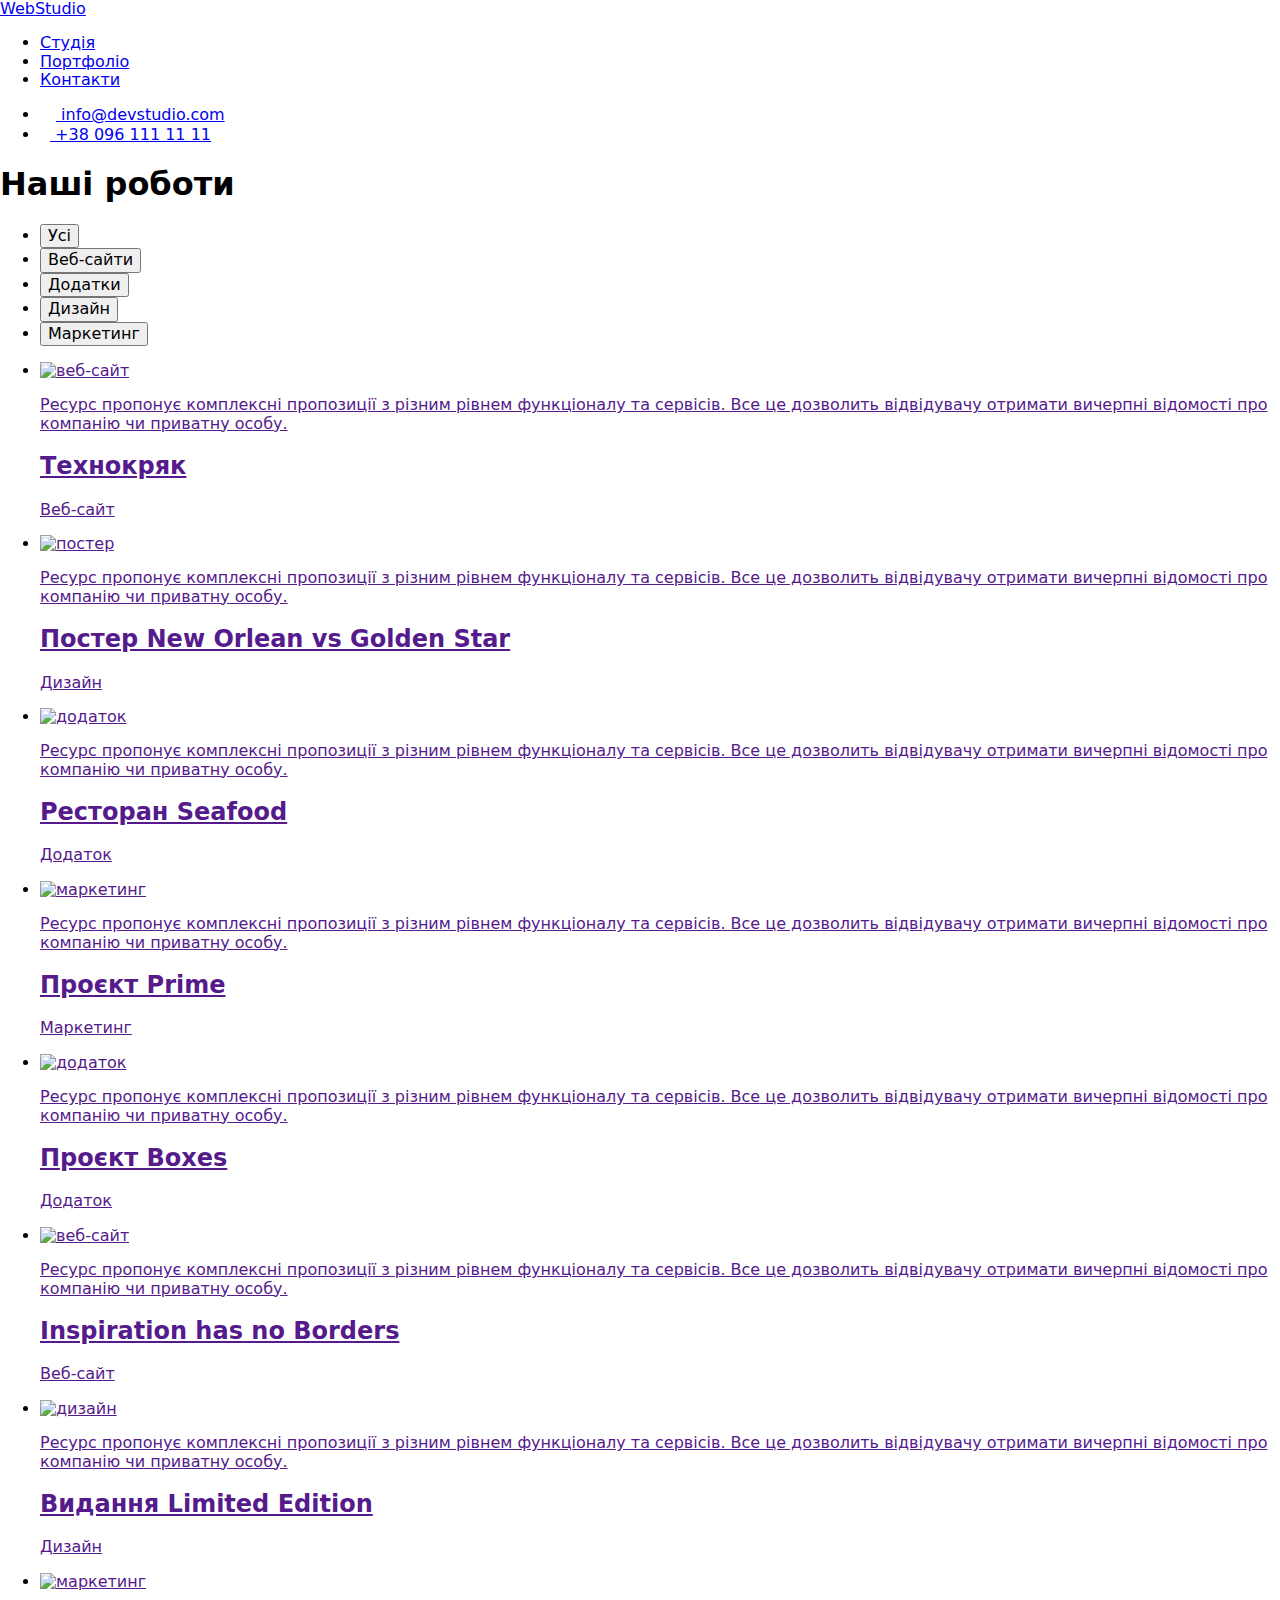
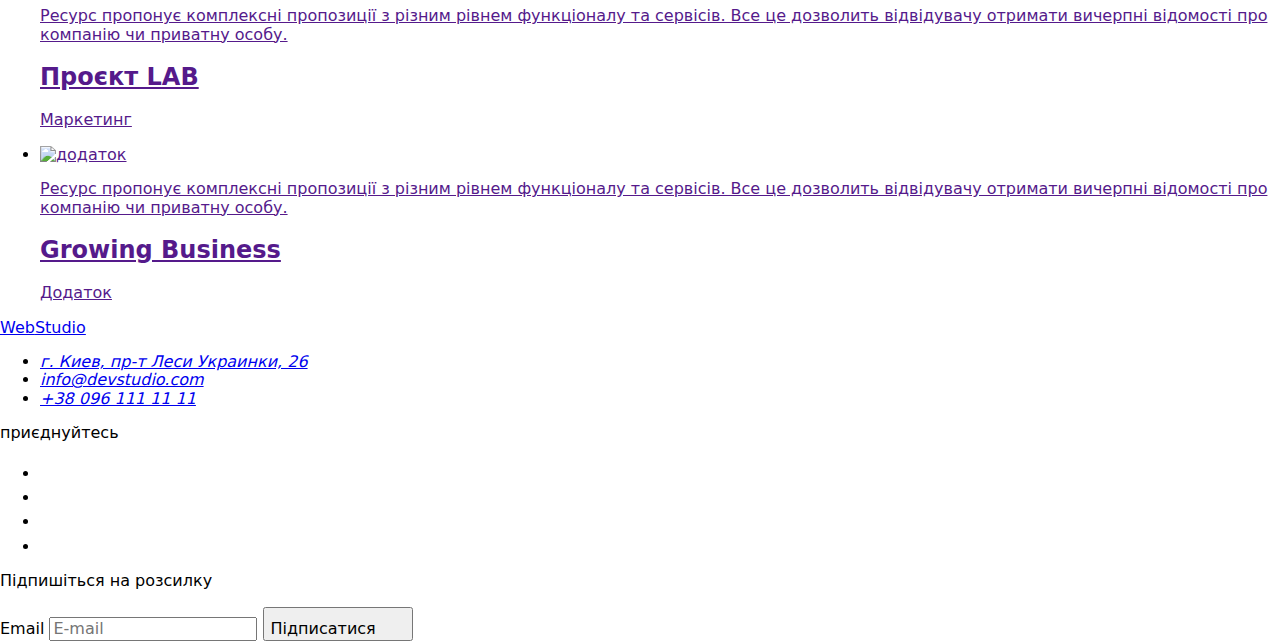
==== portfolio.html @ 728a28e1 "Add files via upload" ====
<!DOCTYPE html>
<html lang="uk">
<head>
    <meta charset="UTF-8">
    <meta http-equiv="X-UA-Compatible" content="IE=edge">
    <meta name="viewport" content="width=device-width, initial-scale=1.0">
    <title>Portfolio</title>
    <link rel="preconnect" href="https://fonts.googleapis.com">
    <link rel="preconnect" href="https://fonts.gstatic.com" crossorigin>
    <link href="https://fonts.googleapis.com/css2?family=Raleway:wght@700&family=Roboto:wght@400;500;700;900&display=swap" rel="stylesheet">
    <link rel="stylesheet" href="https://cdnjs.cloudflare.com/ajax/libs/modern-normalize/1.0.0/modern-normalize.min.css">
    <link rel="stylesheet" href="./css/styles.css">
</head>
<body class="body">
    
    <!--Шапка и панель навигации-->

    <header class="header">
        <div class="container header-flex">
            <nav class="header-nav">
                <a class="logo" href="./index.html">Web<span class="logo__header-span">Studio</span></a>
                <ul class="site-nav">
                    <li class="site-nav__item">
                        <a class="site-nav__studio-link" href="index.html">Студія</a>
                    </li>
                    <li class="site-nav__item">
                        <a class="site-nav__portfolio-link current" href="portfolio.html">Портфоліо</a>
                    </li>
                    <li class="site-nav__item">
                        <a class="site-nav__contacts-link" href="#">Контакти</a>
                    </li>
                </ul>
            </nav>
            <ul class="adres-header">
                <li class="adres-header__item">
                    <a class="adres-header__mail" href="mailto:info@devstudio.com">
                        <svg class="envelope" width="16px" height="12px">
                            <use href="./img/icons.svg#envelope"></use>
                        </svg>
                        info@devstudio.com
                    </a>
                </li>
                <li class="adres-header__item">
                    <a class="adres-header__tel" href="tel:+380961111111">
                        <svg class="smartphone" width="10px" height="16px">
                            <use href="./img/icons.svg#smartphone"></use>
                        </svg>
                        +38 096 111 11 11
                    </a>
                </li>
            </ul>
        </div>
    </header>
    <main>
        
        <!--Наши работы (jobs)-->

        <section class="section">
            <div class="container">
                <h1 class="visually-hidden">
                    Наші роботи <!--Скрита назва-->
                </h1>

                <!--Список кнопок. Это кнопки или ссылки?-->
                <ul class="jobs-button-ul"> 
                    <li class="jobs-button-ul__item">
                        <button type="button" class="jobs-button--first">Усі</button>
                    </li>
                    <li class="jobs-button-ul__item">
                        <button type="button" class="jobs-button">Веб-сайти</button>
                    </li>
                    <li class="jobs-button-ul__item">
                        <button type="button" class="jobs-button">Додатки</button>
                    </li>
                    <li class="jobs-button-ul__item">
                        <button type="button" class="jobs-button">Дизайн</button>
                    </li>
                    <li class="jobs-button-ul__item">
                        <button type="button" class="jobs-button">Маркетинг</button>
                    </li>
                </ul>
            
                <!--Список примеров работ-->
                <ul class="jobs-img"> 
                    <li class="jobs-img-ul__item">
                        <a class="jobs-img__link" href="">
                            <div class="jobs-img__div">
                                <img src="./img/website-technokrack.jpg" alt="веб-сайт" width="370">
                                <p class="jobs-img__overlay">Ресурс пропонує комплексні пропозиції з різним рівнем функціоналу та сервісів. Все це 
                                    дозволить відвідувачу отримати вичерпні відомості про компанію чи приватну особу.
                                </p>
                            </div>
                            <div class="jobs__card">
                                <h2 class="jobs__name">Технокряк</h2>
                                <p class="jobs__text">Веб-сайт</p>
                            </div>
                        </a>
                    </li>
                    <li class="jobs-img-ul__item">
                        <a class="jobs-img__link" href="">
                            <div class="jobs-img__div">
                                <img src="./img/design-poster-neworlean.jpg" alt="постер" width="370">
                                <p class="jobs-img__overlay">Ресурс пропонує комплексні пропозиції з різним рівнем функціоналу та сервісів. Все це
                                    дозволить відвідувачу отримати вичерпні відомості про компанію чи приватну особу.
                                </p>
                            </div>
                            <div class="jobs__card">
                                <h2 class="jobs__name">Постер New Orlean vs Golden Star</h2>
                                <p class="jobs__text">Дизайн</p>
                            </div>
                        </a>
                    </li>
                    <li class="jobs-img-ul__item">
                        <a class="jobs-img__link" href="">
                            <div class="jobs-img__div">
                            <img src="./img/app-seafood.jpg" alt="додаток" width="370">
                                <p class="jobs-img__overlay">Ресурс пропонує комплексні пропозиції з різним рівнем функціоналу та сервісів. Все це
                                    дозволить відвідувачу отримати вичерпні відомості про компанію чи приватну особу.
                                </p>
                            </div>
                            <div class="jobs__card">
                                <h2 class="jobs__name">Ресторан Seafood</h2>
                                <p class="jobs__text">Додаток</p>
                            </div>
                        </a>
                    </li>
                    <li class="jobs-img-ul__item">
                        <a class="jobs-img__link" href="">
                            <div class="jobs-img__div">
                                <img src="./img/marketing-project-prime.jpg" alt="маркетинг" width="370">
                                <p class="jobs-img__overlay">Ресурс пропонує комплексні пропозиції з різним рівнем функціоналу та сервісів. Все це
                                    дозволить відвідувачу отримати вичерпні відомості про компанію чи приватну особу.
                                </p>
                            </div>
                            <div class="jobs__card">
                                <h2 class="jobs__name">Проєкт Prime</h2>
                                <p class="jobs__text">Маркетинг</p>
                            </div>
                        </a>
                    </li>
                    <li class="jobs-img-ul__item">
                        <a class="jobs-img__link" href="">
                            <div class="jobs-img__div">
                                <img src="./img/app-project-boxes.jpg" alt="додаток" width="370">
                                <p class="jobs-img__overlay">Ресурс пропонує комплексні пропозиції з різним рівнем функціоналу та сервісів. Все це
                                    дозволить відвідувачу отримати вичерпні відомості про компанію чи приватну особу.
                                </p>
                            </div>
                            <div class="jobs__card">
                                <h2 class="jobs__name">Проєкт Boxes</h2>
                                <p class="jobs__text">Додаток</p>
                            </div> 
                        </a>
                    </li>
                    <li class="jobs-img-ul__item">
                        <a class="jobs-img__link" href="">
                            <div class="jobs-img__div">
                                <img src="./img/website-inspiration.jpg" alt="веб-сайт" width="370">
                                <p class="jobs-img__overlay">Ресурс пропонує комплексні пропозиції з різним рівнем функціоналу та сервісів. Все це
                                    дозволить відвідувачу отримати вичерпні відомості про компанію чи приватну особу.
                                </p>
                            </div>
                            <div class="jobs__card">
                                <h2 class="jobs__name">Inspiration has no Borders</h2>
                                <p class="jobs__text">Веб-сайт</p>
                            </div>
                        </a>
                    </li>
                    <li class="jobs-img-ul__item">
                        <a class="jobs-img__link" href="">
                            <div class="jobs-img__div">
                                <img src="./img/design-book-limitededition.jpg" alt="дизайн" width="370">
                                <p class="jobs-img__overlay">Ресурс пропонує комплексні пропозиції з різним рівнем функціоналу та сервісів. Все це
                                    дозволить відвідувачу отримати вичерпні відомості про компанію чи приватну особу.
                                </p>
                            </div>
                            <div class="jobs__card">
                                <h2 class="jobs__name">Видання Limited Edition</h2>
                                <p class="jobs__text">Дизайн</p>
                            </div>
                        </a>
                    </li>
                    <li class="jobs-img-ul__item">
                        <a class="jobs-img__link" href="">
                            <div class="jobs-img__div">
                                <img src="./img/marketing-project-lab.jpg" alt="маркетинг" width="370">
                                <p class="jobs-img__overlay">Ресурс пропонує комплексні пропозиції з різним рівнем функціоналу та сервісів. Все це
                                    дозволить відвідувачу отримати вичерпні відомості про компанію чи приватну особу.
                                </p>
                            </div>
                            <div class="jobs__card">
                                <h2 class="jobs__name">Проєкт LAB</h2>
                                <p class="jobs__text">Маркетинг</p>
                            </div>
                        </a>
                    </li>
                    <li class="jobs-img-ul__item">
                        <a class="jobs-img__link" href="">
                            <div class="jobs-img__div">
                                <img src="./img/app-growing-business.jpg" alt="додаток" width="370">
                                <p class="jobs-img__overlay">Ресурс пропонує комплексні пропозиції з різним рівнем функціоналу та сервісів. Все це
                                    дозволить відвідувачу отримати вичерпні відомості про компанію чи приватну особу.
                                </p>
                            </div>
                            <div class="jobs__card">
                                <h2 class="jobs__name">Growing Business</h2>
                                <p class="jobs__text">Додаток</p>
                            </div>
                        </a>
                    </li>
                </ul>
            </div>
        </section>
    </main>
    
    <!--Подвал-->
    <footer class="footer">
        <div class="container f-flex">
            <div class="f-flex__div">
                <a class="logo" href="./index.html">Web<span class="logo__footer-span">Studio</span></a>
                <address class="address">
                    <ul class="address-footer">
                        <li class="address-footer__item">
                            <a class="address-footer__post" href="https://goo.gl/maps/CPtrU1FHBa2aNyZL9" target="_blank"
                                rel="noopener noreferrer nofollow">г. Киев, пр-т Леси Украинки, 26</a>
                        </li>
                        <li class="address-footer__item">
                            <a class="address-footer__mail" href="mailto:info@devstudio.com">info@devstudio.com</a>
                        </li>
                        <li class="address-footer__item">
                            <a class="address-footer__tel" href="tel:+380961111111">+38 096 111 11 11</a>
                        </li>
                    </ul>
                </address>
            </div>
            <div class="f-flex__div">
                <p class="social-link-footer__title">приєднуйтесь</p>
                <ul class="social-link-footer">
                    <li class="social-link-footer__item">
                        <a class="social-link-footer__img" href="">
                            <svg class="social-link-footer__icon" width="20" height="20">
                                <use href="./img/icons.svg#instagram-2"></use>
                            </svg>
                        </a>
                    </li>
                    <li class="social-link-footer__item">
                        <a class="social-link-footer__img" href="">
                            <svg class="social-link-footer__icon" width="20" height="20">
                                <use href="./img/icons.svg#twitter-1"></use>
                            </svg>
                        </a>
                    </li>
                    </li>
                    <li class="social-link-footer__item">
                        <a class="social-link-footer__img" href="">
                            <svg class="social-link-footer__icon" width="20" height="20">
                                <use href="./img/icons.svg#facebook-1"></use>
                            </svg>
                        </a>
                    </li>
                    <li class="social-link-footer__item">
                        <a class="social-link-footer__img" href="">
                            <svg class="social-link-footer__icon" width="20" height="20">
                                <use href="./img/icons.svg#linkedin-1"></use>
                            </svg>
                        </a>
                    </li>
                </ul>
            </div>
            
            <!--Форма подписки-->
            <form class="subscribe__form" name="subscribe" autocomplete="on" novalidate>
                <p class="subscribe__title">Підпишіться на розсилку</p>
                <div class="subscribe">
                    <label for="user_email">
                        <span class="visually-hidden">Email</span>
                        <input class="subscribe__input" type="email" name="email" id="user_email" placeholder="E-mail" />
                    </label>
                    <button class="subscribe__button" type="submit">
                        Підписатися
                        <svg class="subscribe__telegram-icon" width="24px" height="24px">
                            <use href="./img/icons.svg#telegram-subscribe"></use>
                        </svg>
                    </button>
                </div>
            </form>
        </div>
    </footer> 
</body>
</html>
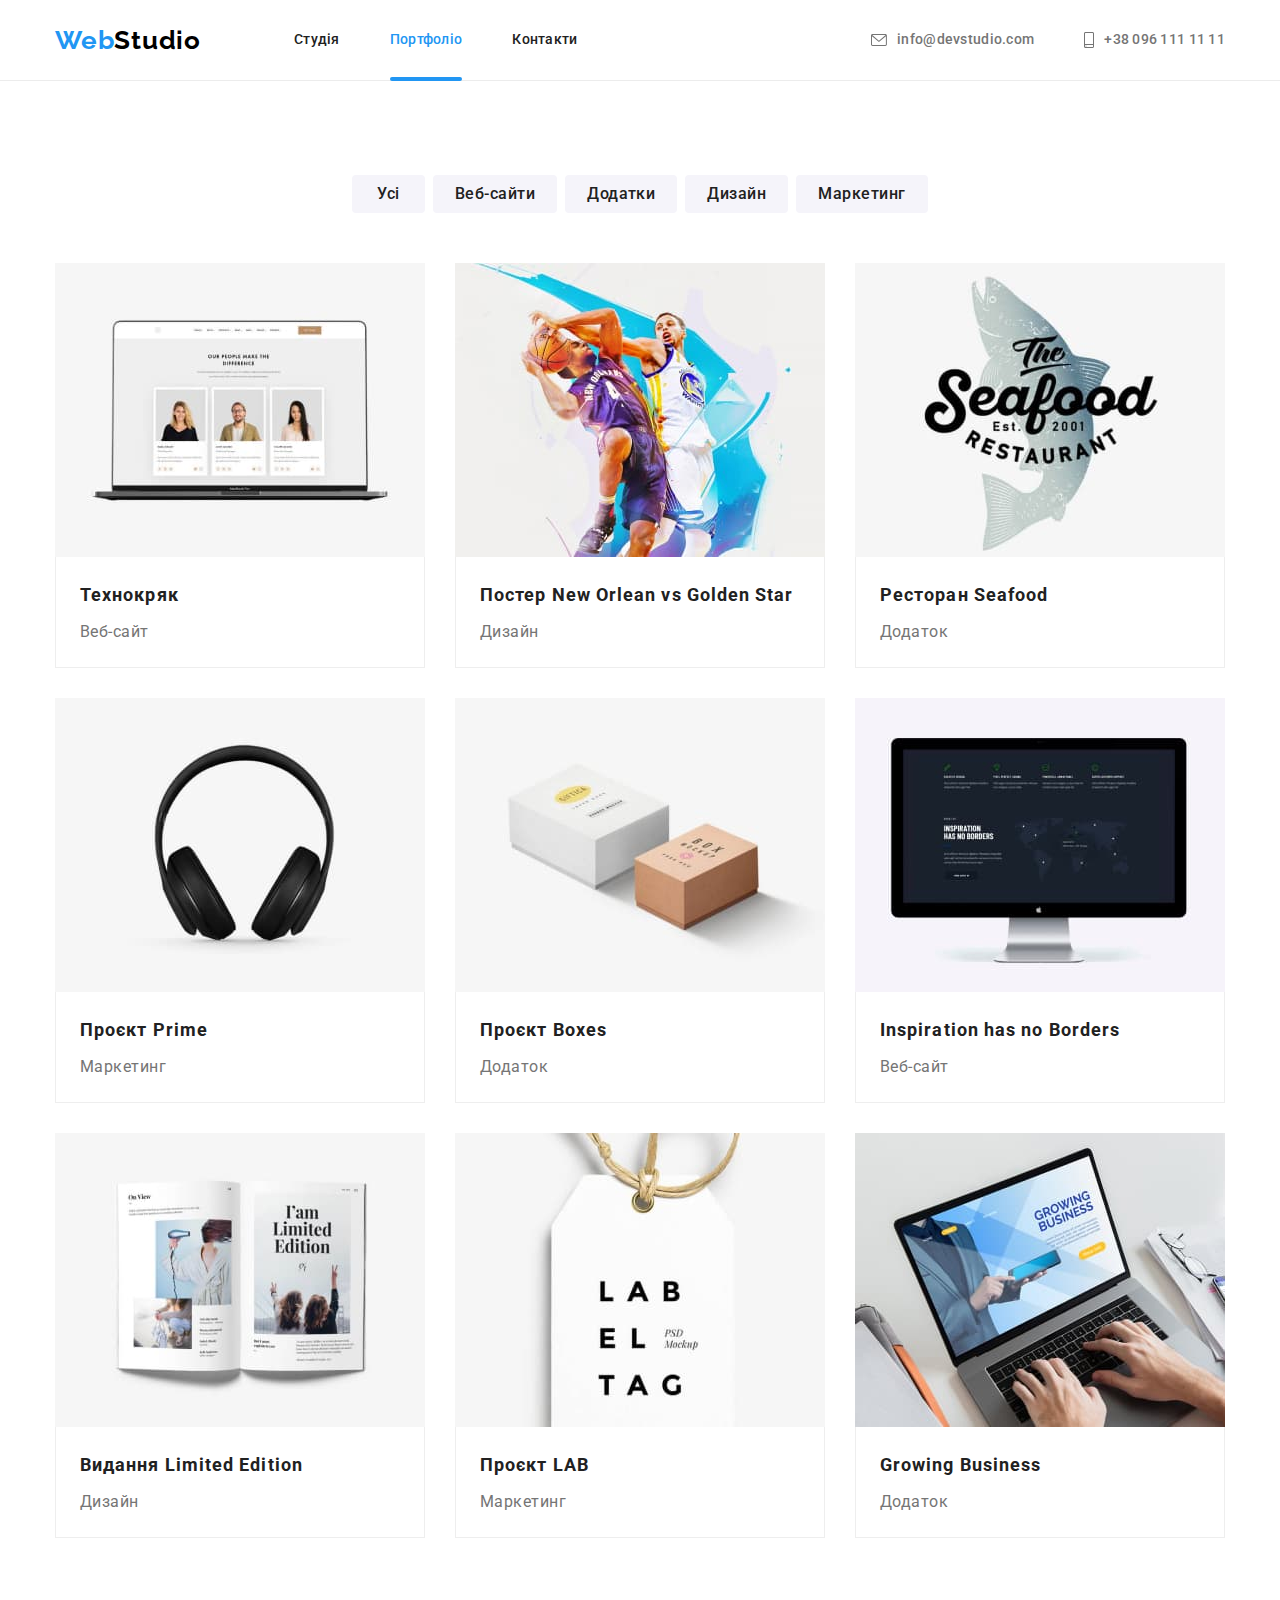
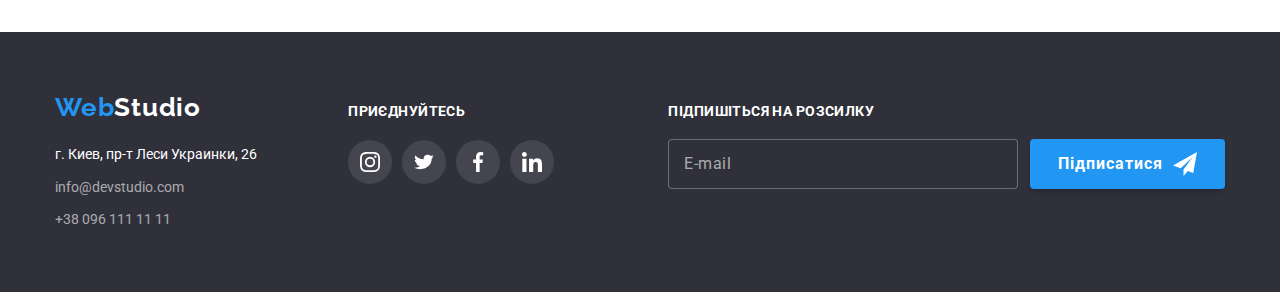
==== commit 07124681: "Add files via upload" ====
--- a/portfolio.html
+++ b/portfolio.html
@@ -9,7 +9,8 @@
     <link rel="preconnect" href="https://fonts.gstatic.com" crossorigin>
     <link href="https://fonts.googleapis.com/css2?family=Raleway:wght@700&family=Roboto:wght@400;500;700;900&display=swap" rel="stylesheet">
     <link rel="stylesheet" href="https://cdnjs.cloudflare.com/ajax/libs/modern-normalize/1.0.0/modern-normalize.min.css">
-    <link rel="stylesheet" href="./css/styles.css">
+    <link rel="stylesheet" href="./css/main.min.css">
+    
 </head>
 <body class="body">
     
--- a/css/main.min.css
+++ b/css/main.min.css
@@ -0,0 +1 @@
+:root{--active-color: #2196F3;--animation: 250ms cubic-bezier(0.4, 0, 0.2, 1)}.visually-hidden{position:absolute;white-space:nowrap;width:1px;height:1px;overflow:hidden;border:0;padding:0;clip:rect(0 0 0 0);-webkit-clip-path:inset(100%);clip-path:inset(100%);margin:-1px}img{display:block}h1,h2,h3,h4,ul,p{margin:0px;padding:0px}.logo{font-family:"Raleway";font-style:normal;font-weight:700;font-size:26px;line-height:1.19;letter-spacing:.03em;color:var(--active-color);text-decoration:none}.logo__header-span{color:#000;text-decoration:none}.logo__footer-span{color:#fff}.current::after{content:"";position:absolute;left:0;bottom:-1px;background:#2196f3;border-radius:2px;width:100%;height:4px}.social-link{list-style-type:none;display:-webkit-box;display:-ms-flexbox;display:flex;-webkit-box-pack:center;-ms-flex-pack:center;justify-content:center;padding-bottom:30px}.social-link__item{margin-right:10px}.social-link__item:last-child{margin-right:0px}.social-link__img{text-decoration:none;display:block;width:44px;height:44px;border-radius:50%;padding:12px;-webkit-transition:background-color var(--animation);transition:background-color var(--animation)}.social-link__img:hover,.social-link__img:focus{background-color:var(--active-color)}.social-link__img:hover .social-link__icon{fill:#eee}.social-link__img:focus .social-link__icon{fill:#eee}.social-link__icon{fill:#afb1b8;-webkit-transition:fill var(--animation);transition:fill var(--animation)}.social-link__icon:hover,.social-link__icon:focus{fill:#eee}.social-link-footer__title{font-weight:700;font-size:14px;line-height:1.14;letter-spacing:.03em;text-transform:uppercase;color:#fff}.social-link-footer{list-style-type:none;display:-webkit-box;display:-ms-flexbox;display:flex;margin-top:20px}.social-link-footer__item{margin-right:10px}.social-link-footer__item:last-child{margin-right:0px}.social-link-footer__img{text-decoration:none;display:block;width:44px;height:44px;border-radius:50%;background-color:rgba(255,255,255,.1);padding:12px;-webkit-transition:background-color var(--animation);transition:background-color var(--animation)}.social-link-footer__img:hover,.social-link-footer__img:focus{background-color:var(--active-color)}.social-link-footer__icon{fill:#fff}.subscribe__form{margin-left:93px}.subscribe__title{font-style:normal;font-weight:700;font-size:14px;line-height:16px;letter-spacing:.03em;text-transform:uppercase;color:#fff}.subscribe{display:-webkit-box;display:-ms-flexbox;display:flex;margin-top:20px}.subscribe__input{display:block;width:350px;height:50px;background-color:#2f303a;border:1px solid rgba(255,255,255,.3);-webkit-box-shadow:drop-shadow(0px 4px 4px rgba(0, 0, 0, 0.15));box-shadow:drop-shadow(0px 4px 4px rgba(0, 0, 0, 0.15));border-radius:4px;padding:16px 15px;-webkit-transition:border-color var(--animation);transition:border-color var(--animation)}.subscribe__input::-webkit-input-placeholder{font-style:normal;font-weight:400;font-size:16px;line-height:20px;letter-spacing:.03em;color:rgba(255,255,255,.6)}.subscribe__input::-moz-placeholder{font-style:normal;font-weight:400;font-size:16px;line-height:20px;letter-spacing:.03em;color:rgba(255,255,255,.6)}.subscribe__input:-ms-input-placeholder{font-style:normal;font-weight:400;font-size:16px;line-height:20px;letter-spacing:.03em;color:rgba(255,255,255,.6)}.subscribe__input::-ms-input-placeholder{font-style:normal;font-weight:400;font-size:16px;line-height:20px;letter-spacing:.03em;color:rgba(255,255,255,.6)}.subscribe__input::placeholder{font-style:normal;font-weight:400;font-size:16px;line-height:20px;letter-spacing:.03em;color:rgba(255,255,255,.6)}.subscribe__input:hover,.subscribe__input:focus{border-color:#2196f3}.subscribe__button{display:-webkit-box;display:-ms-flexbox;display:flex;-webkit-box-align:center;-ms-flex-align:center;align-items:center;text-align:center;font-family:"Roboto";font-style:normal;font-weight:700;font-size:16px;line-height:1.87;letter-spacing:.06em;color:#fff;background-color:#2196f3;-webkit-box-shadow:0px 4px 4px rgba(0,0,0,.15);box-shadow:0px 4px 4px rgba(0,0,0,.15);border:none;border-radius:4px;cursor:pointer;padding-left:28px;padding-top:10px;padding-right:28px;padding-bottom:10px;margin-left:12px;-webkit-transition:background-color var(--animation);transition:background-color var(--animation)}.subscribe__button:hover,.subscribe__button:focus{color:#fff;background-color:#188ce8}.subscribe__telegram-icon{fill:#fff;margin-left:10px}.backdrop{position:fixed;top:0;left:0;width:100%;height:100%;background-color:rgba(0,0,0,.2);z-index:50;-webkit-transition:visibility var(--animation),opacity var(--animation);transition:visibility var(--animation),opacity var(--animation)}.backdrop.is-hidden{visibility:hidden;opacity:0;pointer-events:none}.modal{position:absolute;top:50%;left:50%;-webkit-transform:translate(-50%, -50%);transform:translate(-50%, -50%);width:528px;height:581px;background-color:#fff;-webkit-box-shadow:0px 1px 3px rgba(0,0,0,.12),0px 1px 1px rgba(0,0,0,.14),0px 2px 1px rgba(0,0,0,.2);box-shadow:0px 1px 3px rgba(0,0,0,.12),0px 1px 1px rgba(0,0,0,.14),0px 2px 1px rgba(0,0,0,.2);border-radius:4px;padding:40px}.button-modal__close{position:absolute;top:8px;right:8px;display:-webkit-box;display:-ms-flexbox;display:flex;-webkit-box-pack:center;-ms-flex-pack:center;justify-content:center;-webkit-box-align:center;-ms-flex-align:center;align-items:center;cursor:pointer;width:30px;height:30px;background-color:#fff;border:1px solid rgba(0,0,0,.1);border-radius:50%;padding:0}.modal-close__icon{fill:currentColor}.modal-close__icon:hover,.modal-close__icon:focus{fill:var(--active-color)}.button-modal__close:hover .modal-close__icon,.button-modal__close:focus .modal-close__icon{fill:var(--active-color)}.modal-title{font-weight:700;font-size:20px;line-height:1.15;text-align:center;letter-spacing:.03em;color:#212121;display:block;margin-bottom:12px}.contact-form__field{position:relative}.contact-form__label{font-size:12px;line-height:1.16;letter-spacing:.01em;color:#757575;display:block;margin-bottom:4px}.contact-form__box{display:block;position:relative;margin-bottom:10px}.contact-form__name{display:block;width:100%;height:40px;border:1px solid rgba(33,33,33,.2);border-radius:4px;padding:11px 42px;-webkit-transition:border var(--animation);transition:border var(--animation)}.contact-form__name:hover,.contact-form__name:focus{border:1px solid var(--active-color);border-radius:4px;outline:var(--active-color)}.contact-form__icon{position:absolute;left:12px;top:50%;-webkit-transform:translateY(-50%);transform:translateY(-50%);pointer-events:none;fill:#212121;-webkit-transition:fill var(--animation);transition:fill var(--animation)}.contact-form__icon:hover,.contact-form__icon:focus{fill:var(--active-color)}.contact-form__name:hover+.contact-form__icon{fill:var(--active-color)}.contact-form__name:focus+.contact-form__icon{fill:var(--active-color)}.contact-form__comment{display:block;width:100%;height:120px;border:1px solid rgba(33,33,33,.2);border-radius:4px;resize:none;padding:16px 12px;-webkit-transition:border var(--animation);transition:border var(--animation)}.contact-form__comment::-webkit-input-placeholder{font-weight:400;font-size:12px;line-height:14px;letter-spacing:.01em;color:rgba(117,117,117,.5)}.contact-form__comment::-moz-placeholder{font-weight:400;font-size:12px;line-height:14px;letter-spacing:.01em;color:rgba(117,117,117,.5)}.contact-form__comment:-ms-input-placeholder{font-weight:400;font-size:12px;line-height:14px;letter-spacing:.01em;color:rgba(117,117,117,.5)}.contact-form__comment::-ms-input-placeholder{font-weight:400;font-size:12px;line-height:14px;letter-spacing:.01em;color:rgba(117,117,117,.5)}.contact-form__comment::placeholder{font-weight:400;font-size:12px;line-height:14px;letter-spacing:.01em;color:rgba(117,117,117,.5)}.contact-form__comment:hover,.contact-form__comment:focus{border:1px solid var(--active-color);outline:var(--active-color)}.contact-form__comment:hover::-webkit-input-placeholder, .contact-form__comment:focus::-webkit-input-placeholder{color:var(--active-color)}.contact-form__comment:hover::-moz-placeholder, .contact-form__comment:focus::-moz-placeholder{color:var(--active-color)}.contact-form__comment:hover:-ms-input-placeholder, .contact-form__comment:focus:-ms-input-placeholder{color:var(--active-color)}.contact-form__comment:hover::-ms-input-placeholder, .contact-form__comment:focus::-ms-input-placeholder{color:var(--active-color)}.contact-form__comment:hover::placeholder,.contact-form__comment:focus::placeholder{color:var(--active-color)}.contact-form-accept{display:-webkit-box;display:-ms-flexbox;display:flex;-webkit-box-pack:center;-ms-flex-pack:center;justify-content:center;-webkit-box-align:center;-ms-flex-align:center;align-items:center;margin-top:20px}.contact-form-checkbox{outline:2px solid rgba(117,117,117,.5)}.contact-form-checkbox:checked{outline:2px solid var(--active-color)}.contact-form-checkbox__icon{margin-right:8px}.contact-form-icon--accept{opacity:0;-webkit-transition:opacity var(--animation);transition:opacity var(--animation)}.contact-form-checkbox:checked+.contact-form-checkbox__icon .contact-form-icon--accept{opacity:1}.contact-form-checkbox:checked+.contact-form-checkbox__icon .contact-form-icon--unaccept{opacity:0}.contact-form-icon--unaccept{-webkit-transition:opacity var(--animation);transition:opacity var(--animation)}.contact-form__text{font-weight:400;font-size:14px;line-height:1.71;letter-spacing:.03em;color:#757575;-webkit-user-select:none;-moz-user-select:none;-ms-user-select:none;user-select:none}.contact-form__link{font-style:normal;font-weight:400;font-size:14px;line-height:1.71;letter-spacing:.03em;-webkit-text-decoration-line:underline;text-decoration-line:underline;color:#2196f3}.contact-form__button{display:-webkit-box;display:-ms-flexbox;display:flex;-webkit-box-align:center;-ms-flex-align:center;align-items:center;text-align:center;font-weight:700;font-size:16px;line-height:30px;letter-spacing:.06em;color:#fff;background-color:#2196f3;-webkit-box-shadow:0px 4px 4px rgba(0,0,0,.15);box-shadow:0px 4px 4px rgba(0,0,0,.15);border:none;border-radius:4px;cursor:pointer;padding:10px 52px;margin-top:30px;margin-left:auto;margin-right:auto;-webkit-transition:background-color var(--animation);transition:background-color var(--animation)}.contact-form__button:hover,.contact-form__button:focus{background-color:#188ce8}.body{font-family:"Roboto",sans-serif;background:#fff}.container{width:1200px;margin-top:0;margin-bottom:0;margin-left:auto;margin-right:auto;padding-left:15px;padding-right:15px}.section{padding-top:94px;padding-bottom:94px}.header{border-bottom:1px solid #ececec}.header-flex{display:-webkit-box;display:-ms-flexbox;display:flex}.header-nav{display:-webkit-box;display:-ms-flexbox;display:flex;-webkit-box-align:center;-ms-flex-align:center;align-items:center}.site-nav{font-weight:500;font-size:14px;line-height:1.14;letter-spacing:.02em;list-style-type:none;display:-webkit-box;display:-ms-flexbox;display:flex;margin-left:93px}.site-nav__item{margin-right:50px}.site-nav__item:last-child{margin-right:0px}.site-nav__studio-link.current{color:var(--active-color);position:relative}.site-nav__studio-link{color:#212121;text-decoration:none;display:block;padding-top:32px;padding-bottom:32px;-webkit-transition:color var(--animation);transition:color var(--animation)}.site-nav__studio-link:hover,.site-nav__studio-link:focus{color:var(--active-color)}.site-nav__portfolio-link.current{color:var(--active-color);position:relative}.site-nav__portfolio-link{color:#212121;text-decoration:none;display:block;padding-top:32px;padding-bottom:32px;-webkit-transition:color var(--animation);transition:color var(--animation)}.site-nav__portfolio-link:hover,.site-nav__portfolio-link:focus{color:var(--active-color)}.site-nav__contacts-link{color:#212121;text-decoration:none;display:block;padding-top:32px;padding-bottom:32px;-webkit-transition:color var(--animation);transition:color var(--animation)}.site-nav__contacts-link:hover,.site-nav__contacts-link:focus{color:var(--active-color)}.adres-header{font-weight:500;font-size:14px;line-height:1.14;letter-spacing:.02em;list-style-type:none;display:-webkit-box;display:-ms-flexbox;display:flex;margin-left:auto}.adres-header__item{margin-right:50px}.adres-header__item:last-child{margin-right:0px}.adres-header__mail{color:#757575;text-decoration:none;display:-webkit-box;display:-ms-flexbox;display:flex;-webkit-box-pack:center;-ms-flex-pack:center;justify-content:center;-webkit-box-align:center;-ms-flex-align:center;align-items:center;padding-top:32px;padding-bottom:32px;-webkit-transition:color var(--animation);transition:color var(--animation)}.adres-header__mail:hover,.adres-header__mail:focus{color:var(--active-color)}.adres-header__mail:hover .envelope{fill:var(--active-color)}.adres-header__mail:focus .envelope{fill:var(--active-color)}.envelope{margin-right:10px;fill:#757575;-webkit-transition:fill var(--animation);transition:fill var(--animation)}.envelope:hover,.envelope:focus{fill:var(--active-color)}.adres-header__tel{color:#757575;text-decoration:none;display:-webkit-box;display:-ms-flexbox;display:flex;-webkit-box-pack:center;-ms-flex-pack:center;justify-content:center;-webkit-box-align:center;-ms-flex-align:center;align-items:center;padding-top:32px;padding-bottom:32px;-webkit-transition:color var(--animation);transition:color var(--animation)}.adres-header__tel:hover,.adres-header__tel:focus{color:var(--active-color)}.adres-header__tel:hover .smartphone{fill:var(--active-color)}.adres-header__tel:focus .smartphone{fill:var(--active-color)}.smartphone{margin-right:10px;fill:#757575;-webkit-transition:fill var(--animation);transition:fill var(--animation)}.smartphone:hover,.smartphone:focus{fill:var(--active-color)}.title__img{max-width:1600px;min-height:600px;margin-left:auto;margin-right:auto;background-image:-webkit-gradient(linear, left top, left bottom, from(rgba(47, 48, 58, 0.4)), to(rgba(47, 48, 58, 0.4))),url("../img/img-overlay.jpg");background-image:linear-gradient(rgba(47, 48, 58, 0.4), rgba(47, 48, 58, 0.4)),url("../img/img-overlay.jpg");background-size:cover;background-color:#c4c4c4}.title__section{padding-top:200px;padding-bottom:200px}.title{font-weight:900;font-size:44px;line-height:1.36;text-align:center;letter-spacing:.06em;text-transform:uppercase;color:#fff;width:696px;margin-left:auto;margin-right:auto}.title__button{font-family:"Roboto";font-style:normal;font-weight:700;font-size:16px;line-height:1.87;display:-webkit-box;display:-ms-flexbox;display:flex;-webkit-box-align:center;-ms-flex-align:center;align-items:center;text-align:center;letter-spacing:.06em;color:#fff;background-color:#2196f3;-webkit-box-shadow:0px 4px 4px rgba(0,0,0,.15);box-shadow:0px 4px 4px rgba(0,0,0,.15);border:none;border-radius:4px;cursor:pointer;padding:10px 32px;margin:30px auto 0px;-webkit-transition:background-color var(--animation);transition:background-color var(--animation)}.title__button:hover,.title__button:focus,.title__button:active{color:#fff;background-color:#188ce8}.no-padding{padding-bottom:0px}.advantage{list-style-type:none;margin:0px;padding:0px;display:-webkit-box;display:-ms-flexbox;display:flex}.advantage__item{width:270px;margin-right:30px}.advantage__item:last-child{margin-right:0px}.advantage__img{background:#f5f4fa;border-radius:4px;width:270px;padding:25px 100px;margin-bottom:30px}.advantage__title{font-weight:700;font-size:14px;line-height:1.14;letter-spacing:.03em;text-transform:uppercase;color:#212121}.advantage__text{font-weight:400;font-size:14px;line-height:1.71;letter-spacing:.03em;color:#757575;margin-top:10px}.profession__title{font-weight:700;font-size:36px;line-height:1.16;text-align:center;letter-spacing:.03em;color:#212121}.profession{list-style-type:none;margin-top:50px;display:-webkit-box;display:-ms-flexbox;display:flex}.profession__item{margin-right:30px}.profession__item:last-child{margin-right:0px}.profession__img{position:relative}.profession__text{position:absolute;left:0px;bottom:0px;z-index:10;display:-webkit-box;display:-ms-flexbox;display:flex;-webkit-box-pack:center;-ms-flex-pack:center;justify-content:center;-webkit-box-align:center;-ms-flex-align:center;align-items:center;width:100%;height:70px;background-color:rgba(47,48,58,.8);font-style:normal;font-weight:700;font-size:14px;line-height:1.14;text-align:center;letter-spacing:.03em;text-transform:uppercase;color:#fff}.team__section{background-color:#f5f4fa;padding-top:94px;padding-bottom:94px}.team__title{font-weight:700;font-size:36px;line-height:42px;text-align:center;letter-spacing:.03em;color:#212121}.team{list-style-type:none;margin-top:50px;display:-webkit-box;display:-ms-flexbox;display:flex}.team__item{margin-right:30px}.team__item:last-child{margin-right:0px}.team__card{width:270px;background:#fff;-webkit-box-shadow:0px 1px 3px rgba(0,0,0,.12),0px 1px 1px rgba(0,0,0,.14),0px 2px 1px rgba(0,0,0,.2);box-shadow:0px 1px 3px rgba(0,0,0,.12),0px 1px 1px rgba(0,0,0,.14),0px 2px 1px rgba(0,0,0,.2);border-radius:0px 0px 4px 4px}.team__name{font-weight:500;font-size:16px;line-height:1.18;letter-spacing:.03em;color:#212121;text-align:center;padding-top:30px}.team__function{font-weight:400;font-size:16px;line-height:1.18;letter-spacing:.03em;color:#757575;text-align:center;padding-top:10px;padding-bottom:16px}.clients__title{font-weight:700;font-size:36px;line-height:1.16;text-align:center;letter-spacing:.03em;color:#212121}.clients{list-style-type:none;display:-webkit-box;display:-ms-flexbox;display:flex;margin-top:50px}.clients__item{margin-right:30px}.clients__item:last-child{margin-right:0px}.clients__img{display:-webkit-box;display:-ms-flexbox;display:flex;width:170px;height:92px;border:1px solid #afb1b8;border-radius:4px;border-color:#afb1b8;-webkit-transition:border-color var(--animation);transition:border-color var(--animation)}.clients__img:hover,.clients__img:focus{border-color:var(--active-color)}.clients__img:hover .clients__icon{fill:var(--active-color)}.clients__img:focus .clients__icon{fill:var(--active-color)}.clients__icon{-webkit-box-pack:center;-ms-flex-pack:center;justify-content:center;fill:#afb1b8;display:block;margin:auto;-webkit-transition:fill var(--animation);transition:fill var(--animation)}.clients__icon:hover,.clients__icon:focus{fill:var(--active-color)}.footer{background-color:#2f303a;padding-top:60px;padding-bottom:60px}.f-flex{display:-webkit-box;display:-ms-flexbox;display:flex;-webkit-box-align:baseline;-ms-flex-align:baseline;align-items:baseline;-webkit-box-pack:justify;-ms-flex-pack:justify;justify-content:space-between}.f-flex__div:first-child{margin-right:70px}.address{font-style:normal;font-weight:400;font-size:14px;line-height:1.71;margin-top:20px}.address-footer{list-style-type:none}.address-footer__item{margin-top:9px}.address-footer__item:first-child{margin-top:0px}.address-footer__post{color:#fff;text-decoration:none;-webkit-transition:color var(--animation);transition:color var(--animation)}.address-footer__post:hover,.address-footer__post:focus{color:var(--active-color)}.address-footer__mail{color:rgba(255,255,255,.6);text-decoration:none;margin-top:9px;-webkit-transition:color var(--animation);transition:color var(--animation)}.address-footer__mail:hover,.address-footer__mail:focus{color:var(--active-color)}.address-footer__tel{color:rgba(255,255,255,.6);text-decoration:none;margin-top:9px;-webkit-transition:color var(--animation);transition:color var(--animation)}.address-footer__tel:hover,.address-footer__tel:focus{color:var(--active-color)}.jobs-title{color:#f5f5f5}.jobs-button-ul{list-style-type:none;display:-webkit-box;display:-ms-flexbox;display:flex;-webkit-box-pack:center;-ms-flex-pack:center;justify-content:center}.jobs-button-ul__item{margin-right:8px}.jobs-button-ul__item:last-child{margin-right:0px}.jobs-button--first{font-family:"Roboto";font-style:normal;font-weight:500;font-size:16px;line-height:1.62;text-align:center;letter-spacing:.03em;color:#212121;background-color:#f5f4fa;border:none;border-radius:4px;cursor:pointer;padding:6px 25px;-webkit-transition:color var(--animation),background-color var(--animation),-webkit-box-shadow var(--animation);transition:color var(--animation),background-color var(--animation),-webkit-box-shadow var(--animation);transition:color var(--animation),background-color var(--animation),box-shadow var(--animation);transition:color var(--animation),background-color var(--animation),box-shadow var(--animation),-webkit-box-shadow var(--animation)}.jobs-button--first:hover,.jobs-button--first:focus,.jobs-button--first:active{color:#fff;background-color:var(--active-color);-webkit-box-shadow:0px 3px 1px rgba(0,0,0,.1),0px 1px 2px rgba(0,0,0,.08),0px 2px 2px rgba(0,0,0,.12);box-shadow:0px 3px 1px rgba(0,0,0,.1),0px 1px 2px rgba(0,0,0,.08),0px 2px 2px rgba(0,0,0,.12);border-radius:4px}.jobs-button{font-family:"Roboto";font-style:normal;font-weight:500;font-size:16px;line-height:1.62;text-align:center;letter-spacing:.03em;color:#212121;background:#f5f4fa;border:none;border-radius:4px;cursor:pointer;padding:6px 22px;-webkit-transition:color var(--animation),background-color var(--animation),-webkit-box-shadow var(--animation);transition:color var(--animation),background-color var(--animation),-webkit-box-shadow var(--animation);transition:color var(--animation),background-color var(--animation),box-shadow var(--animation);transition:color var(--animation),background-color var(--animation),box-shadow var(--animation),-webkit-box-shadow var(--animation)}.jobs-button:hover,.jobs-button:focus,.jobs-button:active{color:#fff;background:var(--active-color);-webkit-box-shadow:0px 3px 1px rgba(0,0,0,.1),0px 1px 2px rgba(0,0,0,.08),0px 2px 2px rgba(0,0,0,.12);box-shadow:0px 3px 1px rgba(0,0,0,.1),0px 1px 2px rgba(0,0,0,.08),0px 2px 2px rgba(0,0,0,.12);border-radius:4px}.jobs-img{list-style-type:none;display:-webkit-box;display:-ms-flexbox;display:flex;-ms-flex-wrap:wrap;flex-wrap:wrap;margin-top:50px}.jobs-img__link{display:block;text-decoration:none;-webkit-transition:-webkit-box-shadow var(--animation);transition:-webkit-box-shadow var(--animation);transition:box-shadow var(--animation);transition:box-shadow var(--animation), -webkit-box-shadow var(--animation)}.jobs-img__link:hover,.jobs-img__link:focus{-webkit-box-shadow:0px 1px 1px rgba(0,0,0,.12),0px 4px 4px rgba(0,0,0,.06),1px 4px 6px rgba(0,0,0,.16);box-shadow:0px 1px 1px rgba(0,0,0,.12),0px 4px 4px rgba(0,0,0,.06),1px 4px 6px rgba(0,0,0,.16)}.jobs-img__link:hover .jobs-img__overlay,.jobs-img__link:focus .jobs-img__overlay{-webkit-transform:translateY(0%);transform:translateY(0%)}.jobs-img__overlay{position:absolute;top:0px;left:0px;width:100%;height:100%;padding:63px 24px;font-style:normal;font-weight:400;font-size:18px;line-height:1.55;letter-spacing:.03em;color:#fff;background-color:var(--active-color);overflow:auto;-webkit-transform:translateY(100%);transform:translateY(100%);-webkit-transition:-webkit-transform var(--animation);transition:-webkit-transform var(--animation);transition:transform var(--animation);transition:transform var(--animation), -webkit-transform var(--animation)}.jobs-img__div{position:relative;display:block;overflow:hidden}.jobs-img__div:hover .jobs-img__overlay,.jobs-img__div:focus .jobs-img__overlay{-webkit-transform:translateY(0%);transform:translateY(0%)}.jobs-img-ul__item{margin-right:30px;margin-bottom:30px}.jobs-img-ul__item:nth-child(3n){margin-right:0px}.jobs-img-ul__item:nth-last-child(-n+3){margin-bottom:0px}.jobs__card{width:370px;padding:20px 24px;border-left:1px solid #eee;border-bottom:1px solid #eee;border-right:1px solid #eee}.jobs__name{font-weight:700;font-size:18px;line-height:2;letter-spacing:.06em;color:#212121}.jobs__text{font-weight:400;font-size:16px;line-height:1.87;letter-spacing:.03em;color:#757575;margin-top:4px}/*# sourceMappingURL=main.min.css.map */